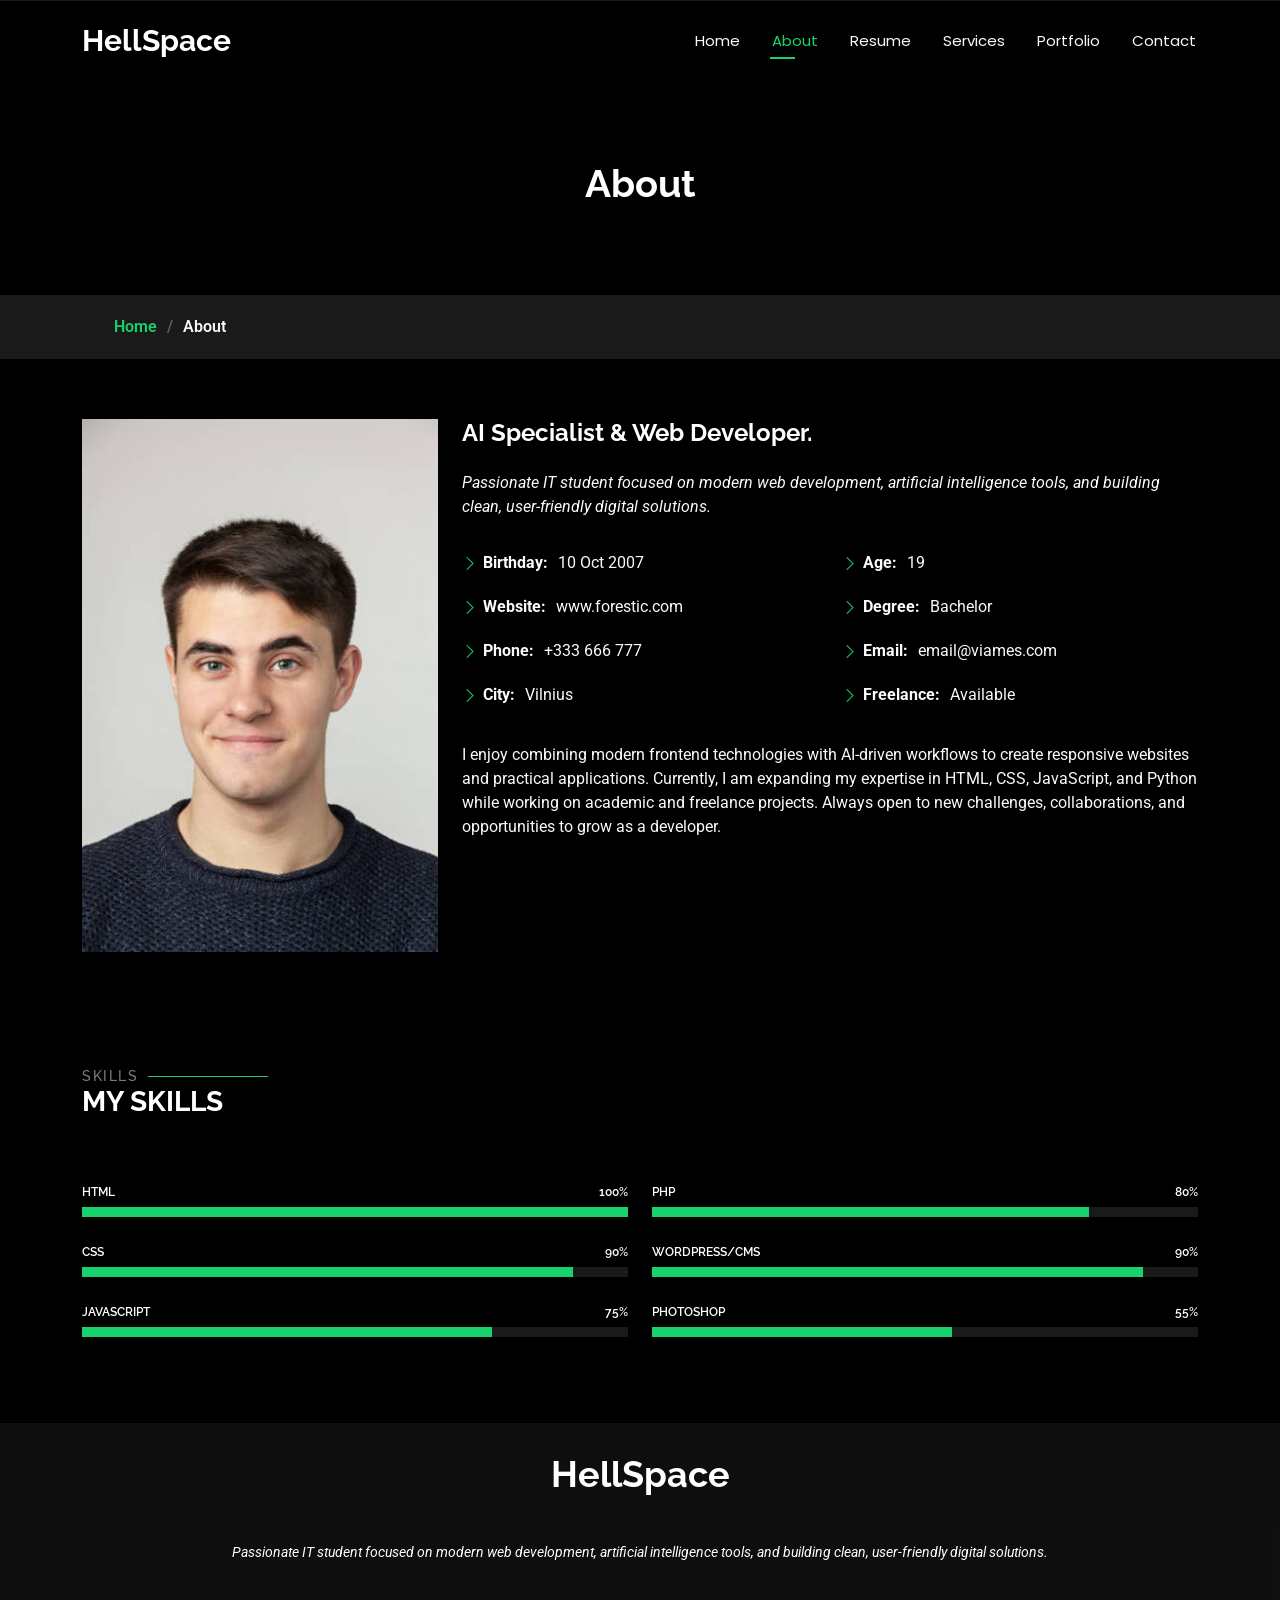
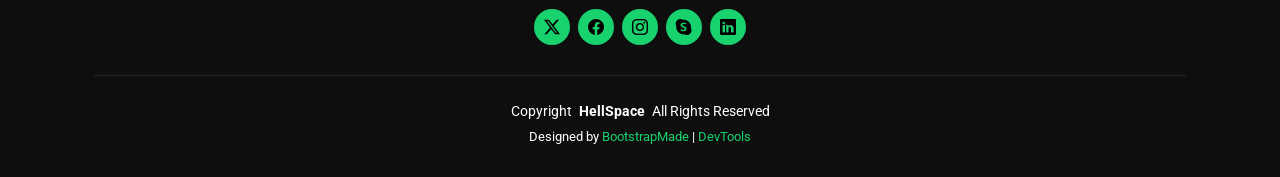
==== about.html @ 90ab7e01 "Upload full site with assets" ====
<!DOCTYPE html>
<html lang="en">

<head>
  <meta charset="utf-8">
  <meta content="width=device-width, initial-scale=1.0" name="viewport">
  <title>About - Vladyslav Umanets</title>
  <meta name="description" content="">
  <meta name="keywords" content="">

  <!-- Favicons -->
  <link href="assets/img/favicon.png" rel="icon">
  <link href="assets/img/apple-touch-icon.png" rel="apple-touch-icon">

  <!-- Fonts -->
  <link href="https://fonts.googleapis.com" rel="preconnect">
  <link href="https://fonts.gstatic.com" rel="preconnect" crossorigin>
  <link href="https://fonts.googleapis.com/css2?family=Roboto:ital,wght@0,100;0,300;0,400;0,500;0,700;0,900;1,100;1,300;1,400;1,500;1,700;1,900&family=Poppins:ital,wght@0,100;0,200;0,300;0,400;0,500;0,600;0,700;0,800;0,900;1,100;1,200;1,300;1,400;1,500;1,600;1,700;1,800;1,900&family=Raleway:ital,wght@0,100;0,200;0,300;0,400;0,500;0,600;0,700;0,800;0,900;1,100;1,200;1,300;1,400;1,500;1,600;1,700;1,800;1,900&display=swap" rel="stylesheet">

  <!-- Vendor CSS Files -->
  <link href="assets/vendor/bootstrap/css/bootstrap.min.css" rel="stylesheet">
  <link href="assets/vendor/bootstrap-icons/bootstrap-icons.css" rel="stylesheet">
  <link href="assets/vendor/aos/aos.css" rel="stylesheet">
  <link href="assets/vendor/swiper/swiper-bundle.min.css" rel="stylesheet">
  <link href="assets/vendor/glightbox/css/glightbox.min.css" rel="stylesheet">

  <!-- Main CSS File -->
  <link href="assets/css/main.css" rel="stylesheet">

  <!-- =======================================================
  * Template Name: Personal
  * Template URL: https://bootstrapmade.com/personal-free-resume-bootstrap-template/
  * Updated: Mar 05 2025 with Bootstrap v5.3.3
  * Author: BootstrapMade.com
  * License: https://bootstrapmade.com/license/
  ======================================================== -->
</head>

<body class="about-page">

  <header id="header" class="header d-flex align-items-center fixed-top">
    <div class="container-fluid container-xl position-relative d-flex align-items-center justify-content-between">

      <a href="index.html" class="logo d-flex align-items-center">
        <!-- Uncomment the line below if you also wish to use an image logo -->
        <!-- <img src="assets/img/logo.webp" alt=""> -->
        <h1 class="sitename">HellSpace</h1>
      </a>

      <nav id="navmenu" class="navmenu">
        <ul>
          <li><a href="index.html">Home</a></li>
          <li><a href="about.html" class="active">About</a></li>
          <li><a href="resume.html">Resume</a></li>
          <li><a href="services.html">Services</a></li>
          <li><a href="portfolio.html">Portfolio</a></li>
          <li><a href="contact.html">Contact</a></li>
        </ul>
        <i class="mobile-nav-toggle d-xl-none bi bi-list"></i>
      </nav>

    </div>
  </header>

  <main class="main">

    <!-- Page Title -->
    <div class="page-title" data-aos="fade">
      <div class="heading">
        <div class="container">
          <div class="row d-flex justify-content-center text-center">
            <div class="col-lg-8">
              <h1>About</h1>
            </div>
          </div>
        </div>
      </div>
      <nav class="breadcrumbs">
        <div class="container">
          <ol>
            <li><a href="index.html">Home</a></li>
            <li class="current">About</li>
          </ol>
        </div>
      </nav>
    </div><!-- End Page Title -->

    <!-- About Section -->
    <section id="about" class="about section">

      <div class="container" data-aos="fade-up" data-aos-delay="100">

        <div class="row gy-4 justify-content-center">
          <div class="col-lg-4">
            <img src="assets/img/personalphoto.jpg" class="img-fluid" alt="">
          </div>
          <div class="col-lg-8 content">
            <h2>AI Specialist &amp; Web Developer.</h2>
            <p class="fst-italic py-3">
              Passionate IT student focused on modern web development, artificial intelligence tools, and building clean, user-friendly digital solutions.
            </p>
            <div class="row">
              <div class="col-lg-6">
                <ul>
                  <li><i class="bi bi-chevron-right"></i> <strong>Birthday:</strong> <span>10 Oct 2007</span></li>
                  <li><i class="bi bi-chevron-right"></i> <strong>Website:</strong> <span>www.forestic.com</span></li>
                  <li><i class="bi bi-chevron-right"></i> <strong>Phone:</strong> <span>+333 666 777</span></li>
                  <li><i class="bi bi-chevron-right"></i> <strong>City:</strong> <span>Vilnius</span></li>
                </ul>
              </div>
              <div class="col-lg-6">
                <ul>
                  <li><i class="bi bi-chevron-right"></i> <strong>Age:</strong> <span>19</span></li>
                  <li><i class="bi bi-chevron-right"></i> <strong>Degree:</strong> <span>Bachelor</span></li>
                  <li><i class="bi bi-chevron-right"></i> <strong>Email:</strong> <span>email@viames.com</span></li>
                  <li><i class="bi bi-chevron-right"></i> <strong>Freelance:</strong> <span>Available</span></li>
                </ul>
              </div>
            </div>
            <p class="py-3">
              I enjoy combining modern frontend technologies with AI-driven workflows to create responsive websites and practical applications. Currently, I am expanding my expertise in HTML, CSS, JavaScript, and Python while working on academic and freelance projects. Always open to new challenges, collaborations, and opportunities to grow as a developer.
            </p>
          </div>
        </div>

      </div>

    </section><!-- /About Section -->

    <!-- Skills Section -->
    <section id="skills" class="skills section">

      <!-- Section Title -->
      <div class="container section-title" data-aos="fade-up">
        <h2>Skills</h2>
        <div><span>My</span> <span class="description-title">Skills</span></div>
      </div><!-- End Section Title -->

      <div class="container" data-aos="fade-up" data-aos-delay="100">

        <div class="row skills-content skills-animation">

          <div class="col-lg-6">

            <div class="progress">
              <span class="skill"><span>HTML</span> <i class="val">100%</i></span>
              <div class="progress-bar-wrap">
                <div class="progress-bar" role="progressbar" aria-valuenow="100" aria-valuemin="0" aria-valuemax="100"></div>
              </div>
            </div><!-- End Skills Item -->

            <div class="progress">
              <span class="skill"><span>CSS</span> <i class="val">90%</i></span>
              <div class="progress-bar-wrap">
                <div class="progress-bar" role="progressbar" aria-valuenow="90" aria-valuemin="0" aria-valuemax="100"></div>
              </div>
            </div><!-- End Skills Item -->

            <div class="progress">
              <span class="skill"><span>JavaScript</span> <i class="val">75%</i></span>
              <div class="progress-bar-wrap">
                <div class="progress-bar" role="progressbar" aria-valuenow="75" aria-valuemin="0" aria-valuemax="100"></div>
              </div>
            </div><!-- End Skills Item -->

          </div>

          <div class="col-lg-6">

            <div class="progress">
              <span class="skill"><span>PHP</span> <i class="val">80%</i></span>
              <div class="progress-bar-wrap">
                <div class="progress-bar" role="progressbar" aria-valuenow="80" aria-valuemin="0" aria-valuemax="100"></div>
              </div>
            </div><!-- End Skills Item -->

            <div class="progress">
              <span class="skill"><span>WordPress/CMS</span> <i class="val">90%</i></span>
              <div class="progress-bar-wrap">
                <div class="progress-bar" role="progressbar" aria-valuenow="90" aria-valuemin="0" aria-valuemax="100"></div>
              </div>
            </div><!-- End Skills Item -->

            <div class="progress">
              <span class="skill"><span>Photoshop</span> <i class="val">55%</i></span>
              <div class="progress-bar-wrap">
                <div class="progress-bar" role="progressbar" aria-valuenow="55" aria-valuemin="0" aria-valuemax="100"></div>
              </div>
            </div><!-- End Skills Item -->

          </div>

        </div>

      </div>

    </section><!-- /Skills Section -->

  </main>

  <footer id="footer" class="footer dark-background">
    <div class="container">
      <h3 class="sitename">HellSpace</h3>
      <p><p class="fst-italic py-3">
  Passionate IT student focused on modern web development, artificial intelligence tools, and building clean, user-friendly digital solutions.
</p></p>
      <div class="social-links d-flex justify-content-center">
        <a href=""><i class="bi bi-twitter-x"></i></a>
        <a href=""><i class="bi bi-facebook"></i></a>
        <a href=""><i class="bi bi-instagram"></i></a>
        <a href=""><i class="bi bi-skype"></i></a>
        <a href=""><i class="bi bi-linkedin"></i></a>
      </div>
      <div class="container">
        <div class="copyright">
          <span>Copyright</span> <strong class="px-1 sitename">HellSpace</strong> <span>All Rights Reserved</span>
        </div>
        <div class="credits">
          <!-- All the links in the footer should remain intact. -->
          <!-- You can delete the links only if you've purchased the pro version. -->
          <!-- Licensing information: https://bootstrapmade.com/license/ -->
          <!-- Purchase the pro version with working PHP/AJAX contact form: [buy-url] -->
          Designed by <a href="https://bootstrapmade.com/">BootstrapMade</a> | <a href="https://bootstrapmade.com/tools/">DevTools</a>
        </div>
      </div>
    </div>
  </footer>

  <!-- Scroll Top -->
  <a href="#" id="scroll-top" class="scroll-top d-flex align-items-center justify-content-center"><i class="bi bi-arrow-up-short"></i></a>

  <!-- Preloader -->
  <div id="preloader"></div>

  <!-- Vendor JS Files -->
  <script src="assets/vendor/bootstrap/js/bootstrap.bundle.min.js"></script>
  <script src="assets/vendor/php-email-form/validate.js"></script>
  <script src="assets/vendor/aos/aos.js"></script>
  <script src="assets/vendor/typed.js/typed.umd.js"></script>
  <script src="assets/vendor/purecounter/purecounter_vanilla.js"></script>
  <script src="assets/vendor/waypoints/noframework.waypoints.js"></script>
  <script src="assets/vendor/swiper/swiper-bundle.min.js"></script>
  <script src="assets/vendor/glightbox/js/glightbox.min.js"></script>
  <script src="assets/vendor/imagesloaded/imagesloaded.pkgd.min.js"></script>
  <script src="assets/vendor/isotope-layout/isotope.pkgd.min.js"></script>

  <!-- Main JS File -->
  <script src="assets/js/main.js"></script>

</body>

</html>
---- assets/css/main.css ----
/**
* Template Name: Personal
* Template URL: https://bootstrapmade.com/personal-free-resume-bootstrap-template/
* Updated: Mar 05 2025 with Bootstrap v5.3.3
* Author: BootstrapMade.com
* License: https://bootstrapmade.com/license/
*/

/*--------------------------------------------------------------
# Font & Color Variables
# Help: https://bootstrapmade.com/color-system/
--------------------------------------------------------------*/
/* Fonts */
:root {
  --default-font: "Roboto",  system-ui, -apple-system, "Segoe UI", Roboto, "Helvetica Neue", Arial, "Noto Sans", "Liberation Sans", sans-serif, "Apple Color Emoji", "Segoe UI Emoji", "Segoe UI Symbol", "Noto Color Emoji";
  --heading-font: "Raleway",  sans-serif;
  --nav-font: "Poppins",  sans-serif;
}

/* Global Colors - The following color variables are used throughout the website. Updating them here will change the color scheme of the entire website */
:root { 
  --background-color: #000000; /* Background color for the entire website, including individual sections */
  --default-color: #fafafa; /* Default color used for the majority of the text content across the entire website */
  --heading-color: #ffffff; /* Color for headings, subheadings and title throughout the website */
  --accent-color: #18d26e; /* Accent color that represents your brand on the website. It's used for buttons, links, and other elements that need to stand out */
  --surface-color: #1a1a1a; /* The surface color is used as a background of boxed elements within sections, such as cards, icon boxes, or other elements that require a visual separation from the global background. */
  --contrast-color: #000000; /* Contrast color for text, ensuring readability against backgrounds of accent, heading, or default colors. */
}

/* Nav Menu Colors - The following color variables are used specifically for the navigation menu. They are separate from the global colors to allow for more customization options */
:root {
  --nav-color: #fafafa;  /* The default color of the main navmenu links */
  --nav-hover-color: #18d26e; /* Applied to main navmenu links when they are hovered over or active */
  --nav-mobile-background-color: #1a1a1a; /* Used as the background color for mobile navigation menu */
  --nav-dropdown-background-color: #1a1a1a; /* Used as the background color for dropdown items that appear when hovering over primary navigation items */
  --nav-dropdown-color: #fafafa; /* Used for navigation links of the dropdown items in the navigation menu. */
  --nav-dropdown-hover-color: #18d26e; /* Similar to --nav-hover-color, this color is applied to dropdown navigation links when they are hovered over. */
}

/* Color Presets - These classes override global colors when applied to any section or element, providing reuse of the sam color scheme. */

.light-background {
  --background-color: #1a1a1a;
  --surface-color: #343434;
}

.dark-background {
  --background-color: rgba(15, 15, 15, 0.975);
  --default-color: #ffffff;
  --heading-color: #ffffff;
  --surface-color: #292929f9;
  --contrast-color: #000000;
}

/* Smooth scroll */
:root {
  scroll-behavior: smooth;
}

/*--------------------------------------------------------------
# General Styling & Shared Classes
--------------------------------------------------------------*/
body {
  color: var(--default-color);
  background-color: var(--background-color);
  font-family: var(--default-font);
}

a {
  color: var(--accent-color);
  text-decoration: none;
  transition: 0.3s;
}

a:hover {
  color: color-mix(in srgb, var(--accent-color), transparent 25%);
  text-decoration: none;
}

h1,
h2,
h3,
h4,
h5,
h6 {
  color: var(--heading-color);
  font-family: var(--heading-font);
}

/* PHP Email Form Messages
------------------------------*/
.php-email-form .error-message {
  display: none;
  background: #df1529;
  color: #ffffff;
  text-align: left;
  padding: 15px;
  margin-bottom: 24px;
  font-weight: 600;
}

.php-email-form .sent-message {
  display: none;
  color: #ffffff;
  background: #059652;
  text-align: center;
  padding: 15px;
  margin-bottom: 24px;
  font-weight: 600;
}

.php-email-form .loading {
  display: none;
  background: var(--surface-color);
  text-align: center;
  padding: 15px;
  margin-bottom: 24px;
}

.php-email-form .loading:before {
  content: "";
  display: inline-block;
  border-radius: 50%;
  width: 24px;
  height: 24px;
  margin: 0 10px -6px 0;
  border: 3px solid var(--accent-color);
  border-top-color: var(--surface-color);
  animation: php-email-form-loading 1s linear infinite;
}

@keyframes php-email-form-loading {
  0% {
    transform: rotate(0deg);
  }

  100% {
    transform: rotate(360deg);
  }
}

/*--------------------------------------------------------------
# Global Header
--------------------------------------------------------------*/
.header {
  --background-color: rgba(0, 0, 0, 0);
  color: var(--default-color);
  background-color: var(--background-color);
  padding: 15px 0;
  transition: all 0.5s;
  z-index: 997;
}

.header .logo {
  line-height: 1;
}

.header .logo img {
  max-height: 32px;
  margin-right: 8px;
}

.header .logo h1 {
  font-size: 30px;
  margin: 0;
  font-weight: 700;
  color: var(--heading-color);
}

.scrolled .header {
  box-shadow: 0px 0 18px rgba(0, 0, 0, 0.1);
}

/* Global Header on Scroll
------------------------------*/
.scrolled .header {
  --background-color: rgba(0, 0, 0, 0.8);
}

/*--------------------------------------------------------------
# Navigation Menu
--------------------------------------------------------------*/
/* Desktop Navigation */
@media (min-width: 1200px) {
  .navmenu {
    padding: 0;
  }

  .navmenu ul {
    margin: 0;
    padding: 0;
    display: flex;
    list-style: none;
    align-items: center;
  }

  .navmenu li {
    position: relative;
  }

  .navmenu>ul>li {
    white-space: nowrap;
    padding: 15px 14px;
  }

  .navmenu>ul>li:last-child {
    padding-right: 0;
  }

  .navmenu a,
  .navmenu a:focus {
    color: var(--nav-color);
    font-size: 15px;
    padding: 0 2px;
    font-family: var(--nav-font);
    font-weight: 400;
    display: flex;
    align-items: center;
    justify-content: space-between;
    white-space: nowrap;
    transition: 0.3s;
    position: relative;
  }

  .navmenu a i,
  .navmenu a:focus i {
    font-size: 12px;
    line-height: 0;
    margin-left: 5px;
    transition: 0.3s;
  }

  .navmenu>ul>li>a:before {
    content: "";
    position: absolute;
    height: 2px;
    bottom: -6px;
    left: 0;
    background-color: var(--nav-hover-color);
    visibility: hidden;
    width: 0px;
    transition: all 0.3s ease-in-out 0s;
  }

  .navmenu a:hover:before,
  .navmenu li:hover>a:before,
  .navmenu .active:before {
    visibility: visible;
    width: 25px;
  }

  .navmenu li:hover>a,
  .navmenu .active,
  .navmenu .active:focus {
    color: var(--nav-hover-color);
  }

  .navmenu .dropdown ul {
    margin: 0;
    padding: 10px 0;
    background: var(--nav-dropdown-background-color);
    display: block;
    position: absolute;
    visibility: hidden;
    left: 14px;
    top: 130%;
    opacity: 0;
    transition: 0.3s;
    border-radius: 4px;
    z-index: 99;
    box-shadow: 0px 0px 30px rgba(0, 0, 0, 0.1);
  }

  .navmenu .dropdown ul li {
    min-width: 200px;
  }

  .navmenu .dropdown ul a {
    padding: 10px 20px;
    font-size: 15px;
    text-transform: none;
    color: var(--nav-dropdown-color);
  }

  .navmenu .dropdown ul a i {
    font-size: 12px;
  }

  .navmenu .dropdown ul a:hover,
  .navmenu .dropdown ul .active:hover,
  .navmenu .dropdown ul li:hover>a {
    color: var(--nav-dropdown-hover-color);
  }

  .navmenu .dropdown:hover>ul {
    opacity: 1;
    top: 100%;
    visibility: visible;
  }

  .navmenu .dropdown .dropdown ul {
    top: 0;
    left: -90%;
    visibility: hidden;
  }

  .navmenu .dropdown .dropdown:hover>ul {
    opacity: 1;
    top: 0;
    left: -100%;
    visibility: visible;
  }
}

/* Mobile Navigation */
@media (max-width: 1199px) {
  .mobile-nav-toggle {
    color: var(--nav-color);
    font-size: 28px;
    line-height: 0;
    margin-right: 10px;
    cursor: pointer;
    transition: color 0.3s;
  }

  .navmenu {
    padding: 0;
    z-index: 9997;
  }

  .navmenu ul {
    display: none;
    list-style: none;
    position: absolute;
    inset: 60px 20px 20px 20px;
    padding: 10px 0;
    margin: 0;
    border-radius: 6px;
    background-color: var(--nav-mobile-background-color);
    border: 1px solid color-mix(in srgb, var(--default-color), transparent 90%);
    box-shadow: none;
    overflow-y: auto;
    transition: 0.3s;
    z-index: 9998;
  }

  .navmenu a,
  .navmenu a:focus {
    color: var(--nav-dropdown-color);
    padding: 10px 20px;
    font-family: var(--nav-font);
    font-size: 17px;
    font-weight: 500;
    display: flex;
    align-items: center;
    justify-content: space-between;
    white-space: nowrap;
    transition: 0.3s;
  }

  .navmenu a i,
  .navmenu a:focus i {
    font-size: 12px;
    line-height: 0;
    margin-left: 5px;
    width: 30px;
    height: 30px;
    display: flex;
    align-items: center;
    justify-content: center;
    border-radius: 50%;
    transition: 0.3s;
    background-color: color-mix(in srgb, var(--accent-color), transparent 90%);
  }

  .navmenu a i:hover,
  .navmenu a:focus i:hover {
    background-color: var(--accent-color);
    color: var(--contrast-color);
  }

  .navmenu a:hover,
  .navmenu .active,
  .navmenu .active:focus {
    color: var(--nav-dropdown-hover-color);
  }

  .navmenu .active i,
  .navmenu .active:focus i {
    background-color: var(--accent-color);
    color: var(--contrast-color);
    transform: rotate(180deg);
  }

  .navmenu .dropdown ul {
    position: static;
    display: none;
    z-index: 99;
    padding: 10px 0;
    margin: 10px 20px;
    background-color: var(--nav-dropdown-background-color);
    transition: all 0.5s ease-in-out;
  }

  .navmenu .dropdown ul ul {
    background-color: rgba(33, 37, 41, 0.1);
  }

  .navmenu .dropdown>.dropdown-active {
    display: block;
    background-color: rgba(33, 37, 41, 0.03);
  }

  .mobile-nav-active {
    overflow: hidden;
  }

  .mobile-nav-active .mobile-nav-toggle {
    color: #fff;
    position: absolute;
    font-size: 32px;
    top: 15px;
    right: 15px;
    margin-right: 0;
    z-index: 9999;
  }

  .mobile-nav-active .navmenu {
    position: fixed;
    overflow: hidden;
    inset: 0;
    background: rgba(33, 37, 41, 0.8);
    transition: 0.3s;
  }

  .mobile-nav-active .navmenu>ul {
    display: block;
  }
}

/*--------------------------------------------------------------
# Global Footer
--------------------------------------------------------------*/
.footer {
  color: var(--default-color);
  background-color: var(--background-color);
  font-size: 14px;
  text-align: center;
  padding: 30px 0;
  position: relative;
}

.footer h3 {
  font-size: 36px;
  font-weight: 700;
  position: relative;
  padding: 0;
  margin: 0 0 15px 0;
}

.footer p {
  font-size: 15;
  font-style: italic;
  padding: 0;
  margin: 0 0 30px 0;
}

.footer .social-links {
  margin: 0 0 30px 0;
}

.footer .social-links a {
  font-size: 16px;
  display: flex;
  align-items: center;
  justify-content: center;
  background: var(--accent-color);
  color: var(--contrast-color);
  line-height: 1;
  margin: 0 4px;
  border-radius: 50%;
  text-align: center;
  width: 36px;
  height: 36px;
  transition: 0.3s;
}

.footer .social-links a:hover {
  background: color-mix(in srgb, var(--accent-color), transparent 20%);
  text-decoration: none;
}

.footer .copyright {
  padding-top: 25px;
  border-top: 1px solid color-mix(in srgb, var(--default-color), transparent 90%);
}

.footer .credits {
  font-size: 13px;
  padding-top: 5px;
}

/*--------------------------------------------------------------
# Preloader
--------------------------------------------------------------*/
#preloader {
  position: fixed;
  inset: 0;
  z-index: 999999;
  overflow: hidden;
  background: var(--background-color);
  transition: all 0.6s ease-out;
}

#preloader:before {
  content: "";
  position: fixed;
  top: calc(50% - 30px);
  left: calc(50% - 30px);
  border: 6px solid #ffffff;
  border-color: var(--accent-color) transparent var(--accent-color) transparent;
  border-radius: 50%;
  width: 60px;
  height: 60px;
  animation: animate-preloader 1.5s linear infinite;
}

@keyframes animate-preloader {
  0% {
    transform: rotate(0deg);
  }

  100% {
    transform: rotate(360deg);
  }
}

/*--------------------------------------------------------------
# Scroll Top Button
--------------------------------------------------------------*/
.scroll-top {
  position: fixed;
  visibility: hidden;
  opacity: 0;
  right: 15px;
  bottom: -15px;
  z-index: 99999;
  background-color: var(--accent-color);
  width: 44px;
  height: 44px;
  border-radius: 50px;
  transition: all 0.4s;
}

.scroll-top i {
  font-size: 24px;
  color: var(--contrast-color);
  line-height: 0;
}

.scroll-top:hover {
  background-color: color-mix(in srgb, var(--accent-color), transparent 20%);
  color: var(--contrast-color);
}

.scroll-top.active {
  visibility: visible;
  opacity: 1;
  bottom: 15px;
}

/*--------------------------------------------------------------
# Disable aos animation delay on mobile devices
--------------------------------------------------------------*/
@media screen and (max-width: 768px) {
  [data-aos-delay] {
    transition-delay: 0 !important;
  }
}

/*--------------------------------------------------------------
# Global Page Titles & Breadcrumbs
--------------------------------------------------------------*/
.page-title {
  color: var(--default-color);
  background-color: var(--background-color);
  position: relative;
}

.page-title .heading {
  padding: 160px 0 80px 0;
  border-top: 1px solid color-mix(in srgb, var(--default-color), transparent 90%);
}

.page-title .heading h1 {
  font-size: 38px;
  font-weight: 700;
}

.page-title nav {
  background-color: color-mix(in srgb, var(--default-color), transparent 90%);
  padding: 20px 0;
}

.page-title nav ol {
  display: flex;
  flex-wrap: wrap;
  list-style: none;
  margin: 0;
  font-size: 16px;
  font-weight: 600;
}

.page-title nav ol li+li {
  padding-left: 10px;
}

.page-title nav ol li+li::before {
  content: "/";
  display: inline-block;
  padding-right: 10px;
  color: color-mix(in srgb, var(--default-color), transparent 70%);
}

/*--------------------------------------------------------------
# Global Sections
--------------------------------------------------------------*/
section,
.section {
  color: var(--default-color);
  background-color: var(--background-color);
  padding: 60px 0;
  scroll-margin-top: 100px;
  overflow: clip;
}

@media (max-width: 1199px) {

  section,
  .section {
    scroll-margin-top: 66px;
  }
}

/*--------------------------------------------------------------
# Global Section Titles
--------------------------------------------------------------*/
.section-title {
  padding-bottom: 60px;
  position: relative;
}

.section-title h2 {
  font-size: 14px;
  font-weight: 500;
  padding: 0;
  line-height: 1px;
  margin: 0;
  letter-spacing: 1.5px;
  text-transform: uppercase;
  color: color-mix(in srgb, var(--default-color), transparent 50%);
  position: relative;
}

.section-title h2::after {
  content: "";
  width: 120px;
  height: 1px;
  display: inline-block;
  background: var(--accent-color);
  margin: 4px 10px;
}

.section-title div {
  color: var(--heading-color);
  margin: 0;
  margin: 0;
  font-size: 28px;
  font-weight: 700;
  text-transform: uppercase;
  font-family: var(--heading-font);
}

/*--------------------------------------------------------------
# Hero Section
--------------------------------------------------------------*/
.hero {
  width: 100%;
  min-height: 100vh;
  position: relative;
  padding: 80px 0;
  display: flex;
  align-items: center;
  justify-content: center;
}

.hero img {
  position: absolute;
  inset: 0;
  display: block;
  width: 100%;
  height: 100%;
  object-fit: cover;
  z-index: 1;
}

.hero .container {
  position: relative;
  z-index: 3;
}

.hero h2 {
  margin: 0;
  font-size: 64px;
  font-weight: 700;
}

.hero p {
  margin: 5px 0 0 0;
  font-size: 26px;
}

.hero p span {
  letter-spacing: 1px;
  border-bottom: 2px solid var(--accent-color);
}

.hero .social-links {
  margin-top: 25px;
}

.hero .social-links a {
  background-color: color-mix(in srgb, var(--default-color), transparent 90%);
  color: var(--default-color);
  font-size: 14px;
  width: 40px;
  height: 40px;
  border-radius: 50px;
  display: inline-flex;
  align-items: center;
  justify-content: center;
  margin-right: 20px;
  transition: 0.3s;
}

.hero .social-links a:hover {
  background-color: var(--accent-color);
}

@media (max-width: 768px) {
  .hero h2 {
    font-size: 32px;
  }

  .hero p {
    font-size: 20px;
  }
}

/*--------------------------------------------------------------
# About Section
--------------------------------------------------------------*/
.about .content h2 {
  font-weight: 700;
  font-size: 24px;
}

.about .content ul {
  list-style: none;
  padding: 0;
}

.about .content ul li {
  margin-bottom: 20px;
  display: flex;
  align-items: center;
}

.about .content ul strong {
  margin-right: 10px;
}

.about .content ul i {
  font-size: 16px;
  margin-right: 5px;
  color: var(--accent-color);
  line-height: 0;
}

/*--------------------------------------------------------------
# Stats Section
--------------------------------------------------------------*/
.stats i {
  background-color: var(--surface-color);
  color: var(--accent-color);
  box-shadow: 0px 2px 25px rgba(0, 0, 0, 0.1);
  width: 54px;
  height: 54px;
  font-size: 24px;
  border-radius: 50px;
  border: 2px solid var(--background-color);
  display: inline-flex;
  align-items: center;
  justify-content: center;
  position: relative;
  z-index: 1;
}

.stats .stats-item {
  background-color: var(--surface-color);
  margin-top: -27px;
  padding: 30px 30px 25px 30px;
  width: 100%;
  position: relative;
  text-align: center;
  box-shadow: 0px 2px 35px rgba(0, 0, 0, 0.1);
  border-radius: 4px;
  z-index: 0;
}

.stats .stats-item span {
  font-size: 36px;
  display: block;
  font-weight: 700;
  color: color-mix(in srgb, var(--default-color), transparent 20%);
}

.stats .stats-item p {
  padding: 0;
  margin: 0;
  font-family: var(--heading-font);
  font-size: 16px;
}

/*--------------------------------------------------------------
# Skills Section
--------------------------------------------------------------*/
.skills .progress {
  height: 60px;
  display: block;
  background: none;
  border-radius: 0;
}

.skills .progress .skill {
  color: var(--heading-color);
  padding: 0;
  margin: 0 0 6px 0;
  text-transform: uppercase;
  display: block;
  font-weight: 600;
  font-family: var(--heading-font);
}

.skills .progress .skill .val {
  float: right;
  font-style: normal;
}

.skills .progress-bar-wrap {
  background: color-mix(in srgb, var(--default-color), transparent 90%);
  height: 10px;
}

.skills .progress-bar {
  width: 1px;
  height: 10px;
  transition: 0.9s;
  background-color: var(--accent-color);
}

/*--------------------------------------------------------------
# Interests Section
--------------------------------------------------------------*/
.interests .features-item {
  background-color: var(--surface-color);
  display: flex;
  align-items: center;
  padding: 20px;
  transition: 0.3s;
  border: 1px solid color-mix(in srgb, var(--default-color), transparent 90%);
  position: relative;
}

.interests .features-item i {
  font-size: 32px;
  padding-right: 10px;
  line-height: 0;
}

.interests .features-item h3 {
  font-weight: 700;
  margin: 0;
  padding: 0;
  line-height: 1;
  font-size: 16px;
}

.interests .features-item h3 a {
  color: var(--heading-color);
  transition: 0.3s;
}

.interests .features-item:hover {
  border-color: var(--accent-color);
}

.interests .features-item:hover h3 a {
  color: var(--accent-color);
}

/*--------------------------------------------------------------
# Testimonials Section
--------------------------------------------------------------*/
.testimonials .testimonials-carousel,
.testimonials .testimonials-slider {
  overflow: hidden;
}

.testimonials .testimonial-item {
  box-sizing: content-box;
  min-height: 320px;
}

.testimonials .testimonial-item .testimonial-img {
  width: 90px;
  border-radius: 50%;
  margin: -40px 0 0 40px;
  position: relative;
  z-index: 2;
  border: 6px solid var(--background-color);
}

.testimonials .testimonial-item h3 {
  font-size: 18px;
  font-weight: bold;
  margin: 10px 0 5px 45px;
}

.testimonials .testimonial-item h4 {
  font-size: 14px;
  color: color-mix(in srgb, var(--default-color), transparent 20%);
  margin: 0 0 0 45px;
}

.testimonials .testimonial-item .quote-icon-left,
.testimonials .testimonial-item .quote-icon-right {
  color: color-mix(in srgb, var(--accent-color), transparent 50%);
  font-size: 26px;
  line-height: 0;
}

.testimonials .testimonial-item .quote-icon-left {
  display: inline-block;
  left: -5px;
  position: relative;
}

.testimonials .testimonial-item .quote-icon-right {
  display: inline-block;
  right: -5px;
  position: relative;
  top: 10px;
  transform: scale(-1, -1);
}

.testimonials .testimonial-item p {
  font-style: italic;
  margin: 0 15px 0 15px;
  padding: 20px 20px 60px 20px;
  background: var(--surface-color);
  border-radius: 6px;
  position: relative;
  z-index: 1;
}

.testimonials .swiper-wrapper {
  height: auto;
}

.testimonials .swiper-pagination {
  margin-top: 20px;
  position: relative;
}

.testimonials .swiper-pagination .swiper-pagination-bullet {
  width: 12px;
  height: 12px;
  background-color: var(--background-color);
  opacity: 1;
  border: 1px solid var(--accent-color);
}

.testimonials .swiper-pagination .swiper-pagination-bullet-active {
  background-color: var(--accent-color);
}

/*--------------------------------------------------------------
# Resume Section
--------------------------------------------------------------*/
.resume .resume-title {
  color: var(--heading-color);
  font-size: 26px;
  font-weight: 700;
  margin-top: 20px;
  margin-bottom: 20px;
}

.resume .resume-item {
  padding: 0 0 20px 20px;
  margin-top: -2px;
  border-left: 2px solid var(--accent-color);
  position: relative;
}

.resume .resume-item h4 {
  line-height: 18px;
  font-size: 18px;
  font-weight: 600;
  text-transform: uppercase;
  color: color-mix(in srgb, var(--default-color), transparent 20%);
  margin-bottom: 10px;
}

.resume .resume-item h5 {
  font-size: 16px;
  padding: 5px 15px;
  display: inline-block;
  font-weight: 600;
  margin-bottom: 10px;
}

.resume .resume-item ul {
  padding-left: 20px;
}

.resume .resume-item ul li {
  padding-bottom: 10px;
}

.resume .resume-item:last-child {
  padding-bottom: 0;
}

.resume .resume-item::before {
  content: "";
  position: absolute;
  width: 16px;
  height: 16px;
  border-radius: 50px;
  left: -9px;
  top: 0;
  background: var(--background-color);
  border: 2px solid var(--accent-color);
}

/*--------------------------------------------------------------
# Services Section
--------------------------------------------------------------*/
.services .service-item {
  background-color: var(--surface-color);
  text-align: center;
  padding: 80px 20px;
  transition: all ease-in-out 0.3s;
  height: 100%;
}

.services .service-item .icon {
  margin: 0 auto;
  width: 64px;
  height: 64px;
  background: var(--accent-color);
  border-radius: 4px;
  display: flex;
  align-items: center;
  justify-content: center;
  margin-bottom: 20px;
  transition: 0.3s;
  transform-style: preserve-3d;
}

.services .service-item .icon i {
  color: var(--contrast-color);
  font-size: 28px;
  transition: ease-in-out 0.3s;
}

.services .service-item .icon::before {
  position: absolute;
  content: "";
  left: -8px;
  top: -8px;
  height: 100%;
  width: 100%;
  background: color-mix(in srgb, var(--accent-color), transparent 80%);
  border-radius: 5px;
  transition: all 0.3s ease-out 0s;
  transform: translateZ(-1px);
}

.services .service-item h3 {
  font-weight: 700;
  margin: 10px 0 15px 0;
  font-size: 22px;
}

.services .service-item p {
  line-height: 24px;
  font-size: 14px;
  margin-bottom: 0;
}

.services .service-item:hover {
  background: var(--accent-color);
  border-color: var(--accent-color);
}

.services .service-item:hover .icon {
  background: var(--surface-color);
}

.services .service-item:hover .icon i {
  color: var(--accent-color);
}

.services .service-item:hover .icon::before {
  background: color-mix(in srgb, var(--background-color), transparent 70%);
}

.services .service-item:hover h3,
.services .service-item:hover p {
  color: var(--contrast-color);
}

/*--------------------------------------------------------------
# Service Details Section
--------------------------------------------------------------*/
.service-details .services-list {
  background-color: var(--surface-color);
  padding: 10px 30px;
  border: 1px solid color-mix(in srgb, var(--default-color), transparent 90%);
  margin-bottom: 20px;
}

.service-details .services-list a {
  display: block;
  line-height: 1;
  padding: 8px 0 8px 15px;
  border-left: 3px solid color-mix(in srgb, var(--default-color), transparent 70%);
  margin: 20px 0;
  color: color-mix(in srgb, var(--default-color), transparent 20%);
  transition: 0.3s;
}

.service-details .services-list a.active {
  color: var(--heading-color);
  font-weight: 700;
  border-color: var(--accent-color);
}

.service-details .services-list a:hover {
  border-color: var(--accent-color);
}

.service-details .services-img {
  margin-bottom: 20px;
}

.service-details h3 {
  font-size: 26px;
  font-weight: 700;
}

.service-details h4 {
  font-size: 20px;
  font-weight: 700;
}

.service-details p {
  font-size: 15px;
}

.service-details ul {
  list-style: none;
  padding: 0;
  font-size: 15px;
}

.service-details ul li {
  padding: 5px 0;
  display: flex;
  align-items: center;
}

.service-details ul i {
  font-size: 20px;
  margin-right: 8px;
  color: var(--accent-color);
}

/*--------------------------------------------------------------
# Portfolio Section
--------------------------------------------------------------*/
.portfolio .portfolio-filters {
  padding: 0;
  margin: 0 auto 20px auto;
  list-style: none;
  text-align: center;
}

.portfolio .portfolio-filters li {
  cursor: pointer;
  display: inline-block;
  padding: 0;
  font-size: 18px;
  font-weight: 500;
  margin: 0 10px;
  line-height: 1;
  margin-bottom: 5px;
  transition: all 0.3s ease-in-out;
}

.portfolio .portfolio-filters li:hover,
.portfolio .portfolio-filters li.filter-active {
  color: var(--accent-color);
}

.portfolio .portfolio-filters li:first-child {
  margin-left: 0;
}

.portfolio .portfolio-filters li:last-child {
  margin-right: 0;
}

@media (max-width: 575px) {
  .portfolio .portfolio-filters li {
    font-size: 14px;
    margin: 0 5px;
  }
}

.portfolio .portfolio-content {
  position: relative;
  overflow: hidden;
}

.portfolio .portfolio-content img {
  transition: 0.3s;
}

.portfolio .portfolio-content .portfolio-info {
  opacity: 0;
  position: absolute;
  inset: 0;
  z-index: 3;
  transition: all ease-in-out 0.3s;
  background: rgba(0, 0, 0, 0.6);
  padding: 15px;
}

.portfolio .portfolio-content .portfolio-info h4 {
  font-size: 14px;
  padding: 5px 10px;
  font-weight: 400;
  color: #ffffff;
  display: inline-block;
  background-color: var(--accent-color);
}

.portfolio .portfolio-content .portfolio-info p {
  position: absolute;
  bottom: 10px;
  text-align: center;
  display: inline-block;
  left: 0;
  right: 0;
  font-size: 16px;
  font-weight: 600;
  color: rgba(255, 255, 255, 0.8);
}

.portfolio .portfolio-content .portfolio-info .preview-link,
.portfolio .portfolio-content .portfolio-info .details-link {
  position: absolute;
  left: calc(50% - 40px);
  font-size: 26px;
  top: calc(50% - 14px);
  color: #fff;
  transition: 0.3s;
  line-height: 1.2;
}

.portfolio .portfolio-content .portfolio-info .preview-link:hover,
.portfolio .portfolio-content .portfolio-info .details-link:hover {
  color: var(--accent-color);
}

.portfolio .portfolio-content .portfolio-info .details-link {
  left: 50%;
  font-size: 34px;
  line-height: 0;
}

.portfolio .portfolio-content:hover .portfolio-info {
  opacity: 1;
}

.portfolio .portfolio-content:hover img {
  transform: scale(1.1);
}

/*--------------------------------------------------------------
# Portfolio Details Section
--------------------------------------------------------------*/
.portfolio-details .portfolio-details-slider img {
  width: 100%;
}

.portfolio-details .portfolio-details-slider .swiper-pagination {
  margin-top: 20px;
  position: relative;
}

.portfolio-details .portfolio-details-slider .swiper-pagination .swiper-pagination-bullet {
  width: 12px;
  height: 12px;
  background-color: color-mix(in srgb, var(--default-color), transparent 85%);
  opacity: 1;
}

.portfolio-details .portfolio-details-slider .swiper-pagination .swiper-pagination-bullet-active {
  background-color: var(--accent-color);
}

.portfolio-details .portfolio-info {
  background-color: var(--surface-color);
  padding: 30px;
  box-shadow: 0px 0 30px rgba(0, 0, 0, 0.1);
}

.portfolio-details .portfolio-info h3 {
  font-size: 22px;
  font-weight: 700;
  margin-bottom: 20px;
  padding-bottom: 20px;
  border-bottom: 1px solid color-mix(in srgb, var(--default-color), transparent 85%);
}

.portfolio-details .portfolio-info ul {
  list-style: none;
  padding: 0;
  font-size: 15px;
}

.portfolio-details .portfolio-info ul li+li {
  margin-top: 10px;
}

.portfolio-details .portfolio-description {
  padding-top: 30px;
}

.portfolio-details .portfolio-description h2 {
  font-size: 26px;
  font-weight: 700;
  margin-bottom: 20px;
}

.portfolio-details .portfolio-description p {
  padding: 0;
  color: color-mix(in srgb, var(--default-color), transparent 30%);
}

/*--------------------------------------------------------------
# Starter Section Section
--------------------------------------------------------------*/
.starter-section {
  /* Add your styles here */
}

/*--------------------------------------------------------------
# Contact Section
--------------------------------------------------------------*/
.contact .info-item {
  box-shadow: 0px 0px 20px rgba(0, 0, 0, 0.1);
  padding: 20px 30px;
}

.contact .info-item .icon {
  color: var(--contrast-color);
  background-color: var(--accent-color);
  width: 56px;
  height: 56px;
  font-size: 24px;
  display: flex;
  justify-content: center;
  align-items: center;
  transition: all 0.3s ease-in-out;
  border-radius: 50%;
  margin-right: 15px;
}

.contact .info-item h3 {
  font-size: 18px;
  font-weight: 700;
  margin: 0 0 2px 0;
}

.contact .info-item p {
  padding: 0;
  margin-bottom: 0;
  font-size: 14px;
}

.contact .info-item .social-links a {
  font-size: 24px;
  display: inline-block;
  line-height: 1;
  margin: 4px 6px 0 0;
  transition: 0.3s;
  color: color-mix(in srgb, var(--default-color), transparent 50%);
}

.contact .info-item .social-links a:hover {
  color: var(--accent-color);
}

.contact .php-email-form {
  box-shadow: 0px 0px 20px rgba(0, 0, 0, 0.1);
  padding: 30px;
  margin-top: 30px;
}

@media (max-width: 575px) {
  .contact .php-email-form {
    padding: 20px;
  }
}

.contact .php-email-form input[type=text],
.contact .php-email-form input[type=email],
.contact .php-email-form textarea {
  color: var(--default-color);
  background-color: color-mix(in srgb, var(--background-color), transparent 50%);
  border-color: color-mix(in srgb, var(--default-color), transparent 80%);
  font-size: 14px;
  padding: 10px 15px;
  box-shadow: none;
  border-radius: 0;
}

.contact .php-email-form input[type=text]:focus,
.contact .php-email-form input[type=email]:focus,
.contact .php-email-form textarea:focus {
  border-color: var(--accent-color);
}

.contact .php-email-form input[type=text]::placeholder,
.contact .php-email-form input[type=email]::placeholder,
.contact .php-email-form textarea::placeholder {
  color: color-mix(in srgb, var(--default-color), transparent 70%);
}

.contact .php-email-form button[type=submit] {
  color: var(--contrast-color);
  background: var(--accent-color);
  border: 0;
  padding: 10px 30px;
  transition: 0.4s;
  border-radius: 50px;
}

.contact .php-email-form button[type=submit]:hover {
  background: color-mix(in srgb, var(--accent-color), transparent 20%);
}
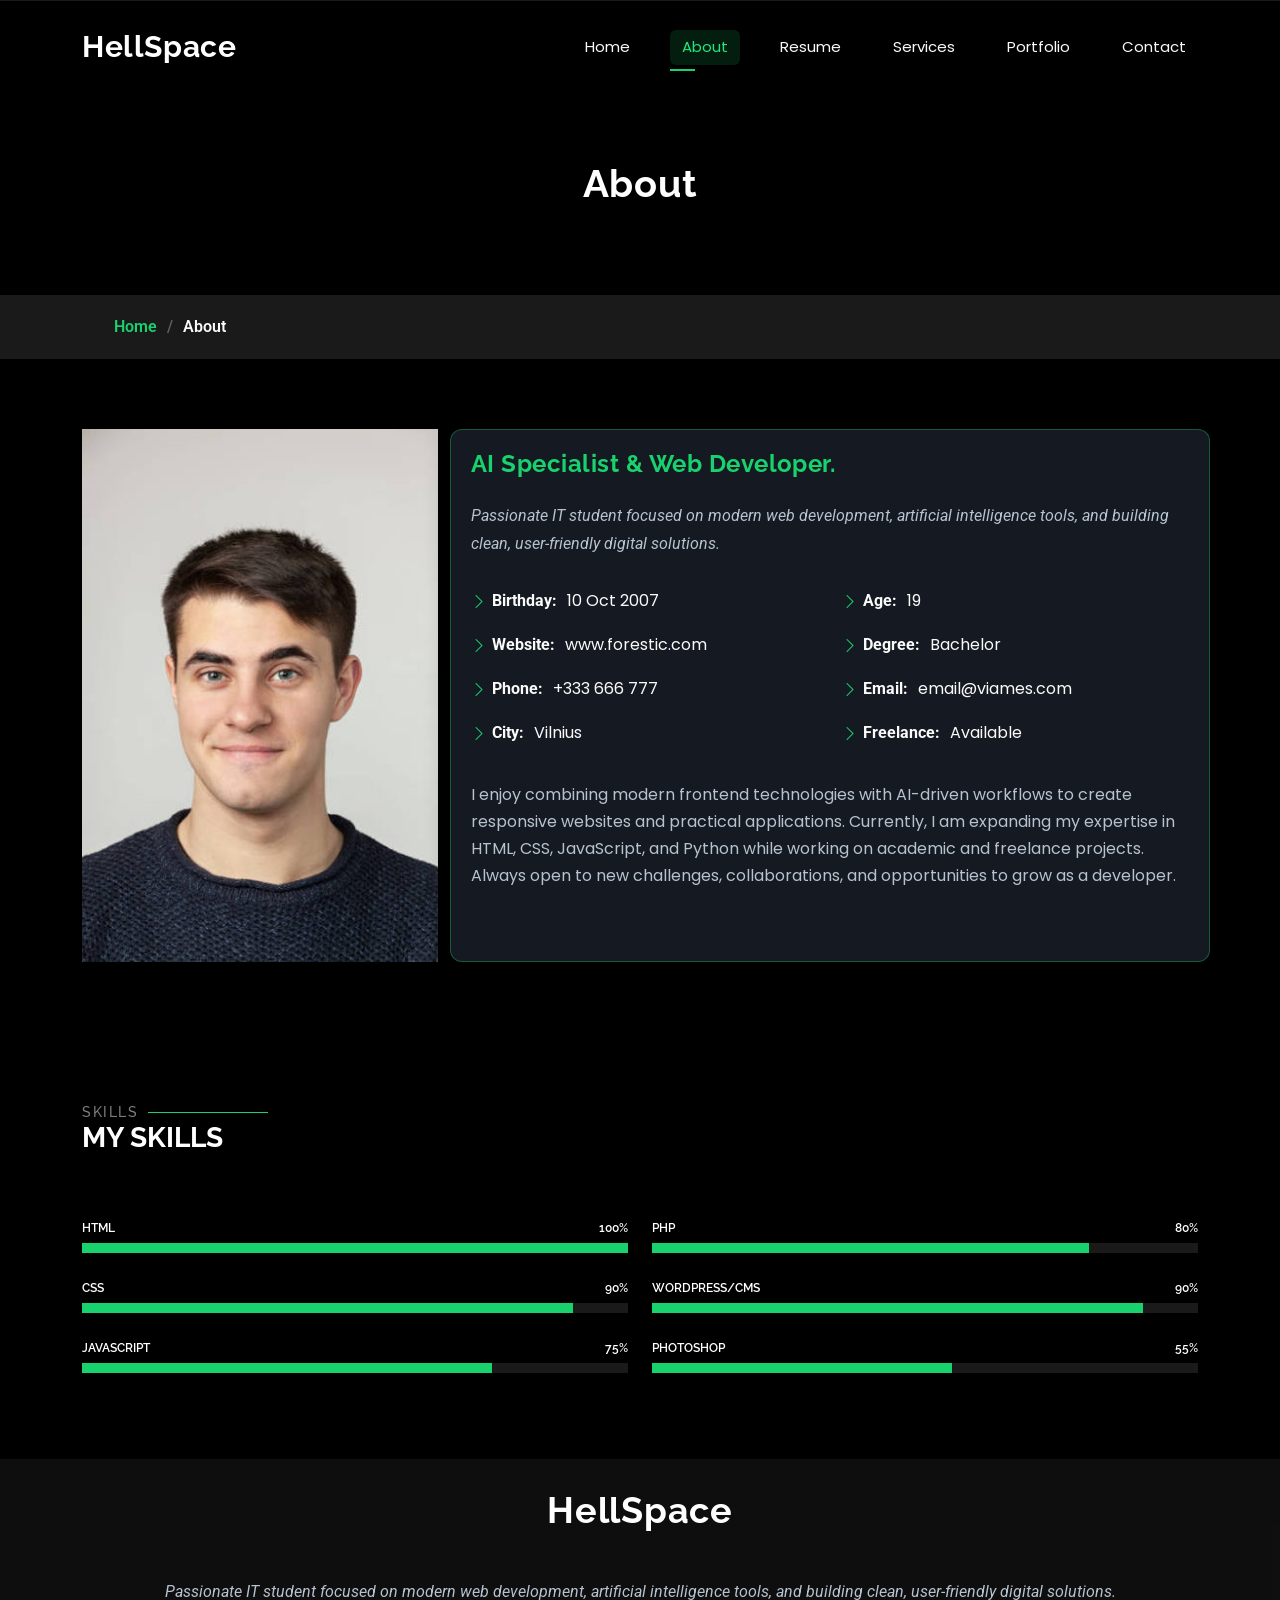
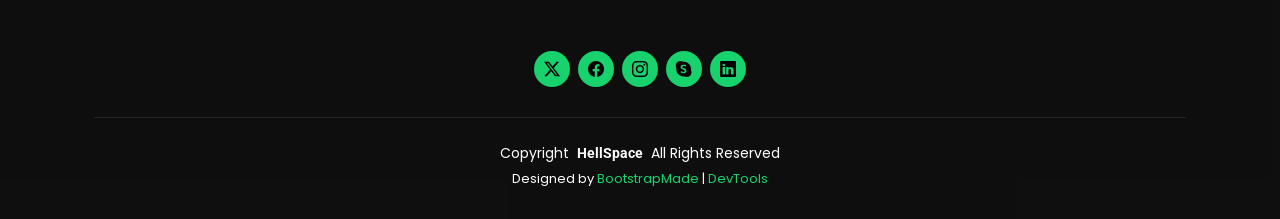
==== commit d819eca2: "Add custom.css for LW 9 and update site assets" ====
--- a/about.html
+++ b/about.html
@@ -26,6 +26,8 @@
 
   <!-- Main CSS File -->
   <link href="assets/css/main.css" rel="stylesheet">
+  <!-- Custom CSS File -->
+  <link href="assets/css/custom.css" rel="stylesheet">
 
   <!-- =======================================================
   * Template Name: Personal
--- a/assets/css/custom.css
+++ b/assets/css/custom.css
@@ -0,0 +1,164 @@
+/* ==========================================================================
+   Laboratory Work 9 - Custom Styles (HellSpace)
+   ========================================================================== */
+
+:root {
+  --custom-bg-dark: #0d1015;
+  --custom-surface: #151a22;
+  --custom-surface-alt: #1b222d;
+  --custom-border: rgba(24, 210, 110, 0.35);
+  --custom-accent: #18d26e;
+  --custom-accent-hover: #22e57c;
+  --custom-text: #eef2f6;
+  --custom-muted: #b6c2cf;
+}
+
+/* 2. Typography (font-family, headings h1-h6, paragraphs) */
+body {
+  font-family: "Poppins", "Roboto", sans-serif;
+  color: var(--custom-text);
+  background-color: var(--custom-bg-dark);
+}
+
+h1, h2, h3, h4, h5, h6 {
+  font-family: "Raleway", "Poppins", sans-serif;
+  font-weight: 700;
+  letter-spacing: 0.02em;
+  color: #ffffff;
+}
+
+h1 {
+  font-size: 2.4rem;
+}
+
+h2 {
+  font-size: 1.85rem;
+  color: var(--custom-accent);
+}
+
+h3 {
+  font-size: 1.4rem;
+}
+
+p {
+  font-size: 1rem;
+  line-height: 1.7;
+  color: var(--custom-muted);
+}
+
+/* 3. Buttons (:hover, :active) and Links */
+a {
+  color: var(--custom-accent);
+  text-decoration: none;
+  transition: color 0.25s ease, opacity 0.25s ease;
+}
+
+a:hover {
+  color: var(--custom-accent-hover);
+  text-decoration: underline;
+}
+
+button,
+.btn,
+[type="submit"] {
+  background-color: var(--custom-accent);
+  color: #08110c;
+  border: 2px solid var(--custom-accent);
+  border-radius: 8px;
+  padding: 10px 22px;
+  font-weight: 600;
+  transition: transform 0.2s ease, background-color 0.25s ease, box-shadow 0.25s ease;
+}
+
+button:hover,
+.btn:hover,
+[type="submit"]:hover {
+  background-color: var(--custom-accent-hover);
+  border-color: var(--custom-accent-hover);
+  color: #050a07;
+  box-shadow: 0 0 16px rgba(24, 210, 110, 0.4);
+  transform: translateY(-1px);
+}
+
+button:active,
+.btn:active,
+[type="submit"]:active {
+  transform: translateY(1px);
+  box-shadow: 0 0 6px rgba(24, 210, 110, 0.25);
+}
+
+/* 4. Spacing (margin/padding) & Content Blocks in About, Resume, Portfolio */
+.about.section,
+.resume.section,
+.portfolio.section {
+  padding-top: 70px;
+  padding-bottom: 70px;
+}
+
+.about .container,
+.resume .container,
+.portfolio .container {
+  margin-bottom: 16px;
+}
+
+.resume .resume-item,
+.portfolio .portfolio-content,
+.about .content {
+  background-color: var(--custom-surface);
+  border: 1px solid var(--custom-border);
+  border-radius: 12px;
+  padding: 20px;
+  box-shadow: 0 8px 24px rgba(0, 0, 0, 0.35);
+}
+
+/* 5. Two Additional Components: Navigation Menu & Scroll-to-Top Button */
+.navmenu > ul > li > a {
+  border-radius: 6px;
+  padding: 6px 12px;
+}
+
+.navmenu > ul > li > a:hover,
+.navmenu > ul > li > a.active {
+  background-color: rgba(24, 210, 110, 0.14);
+  color: var(--custom-accent-hover);
+}
+
+.scroll-top {
+  background-color: var(--custom-surface-alt);
+  border: 2px solid var(--custom-accent);
+  border-radius: 50%;
+  box-shadow: 0 4px 14px rgba(0, 0, 0, 0.45);
+}
+
+.scroll-top:hover {
+  background-color: var(--custom-accent);
+}
+
+/* ==========================================================================
+   Complementary Task (LW 8 Elements in Services)
+   ========================================================================== */
+
+/* 1. Lists: Unordered, Ordered, and Nested List */
+#services ul:not(.portfolio-filters) {
+  list-style: none;
+  padding-left: 0;
+}
+
+#services ul:not(.portfolio-filters) > li {
+  position: relative;
+  padding-left: 24px;
+  margin-bottom: 8px;
+}
+
+#services ul:not(.portfolio-filters) > li::before {
+  content: "▸";
+  position: absolute;
+  left: 0;
+  top: 0;
+  color: var(--custom-accent);
+  font-weight: 700;
+}
+
+/* Nested list style distinct from main list */
+#services ul ul {
+  margin-top: 8px
